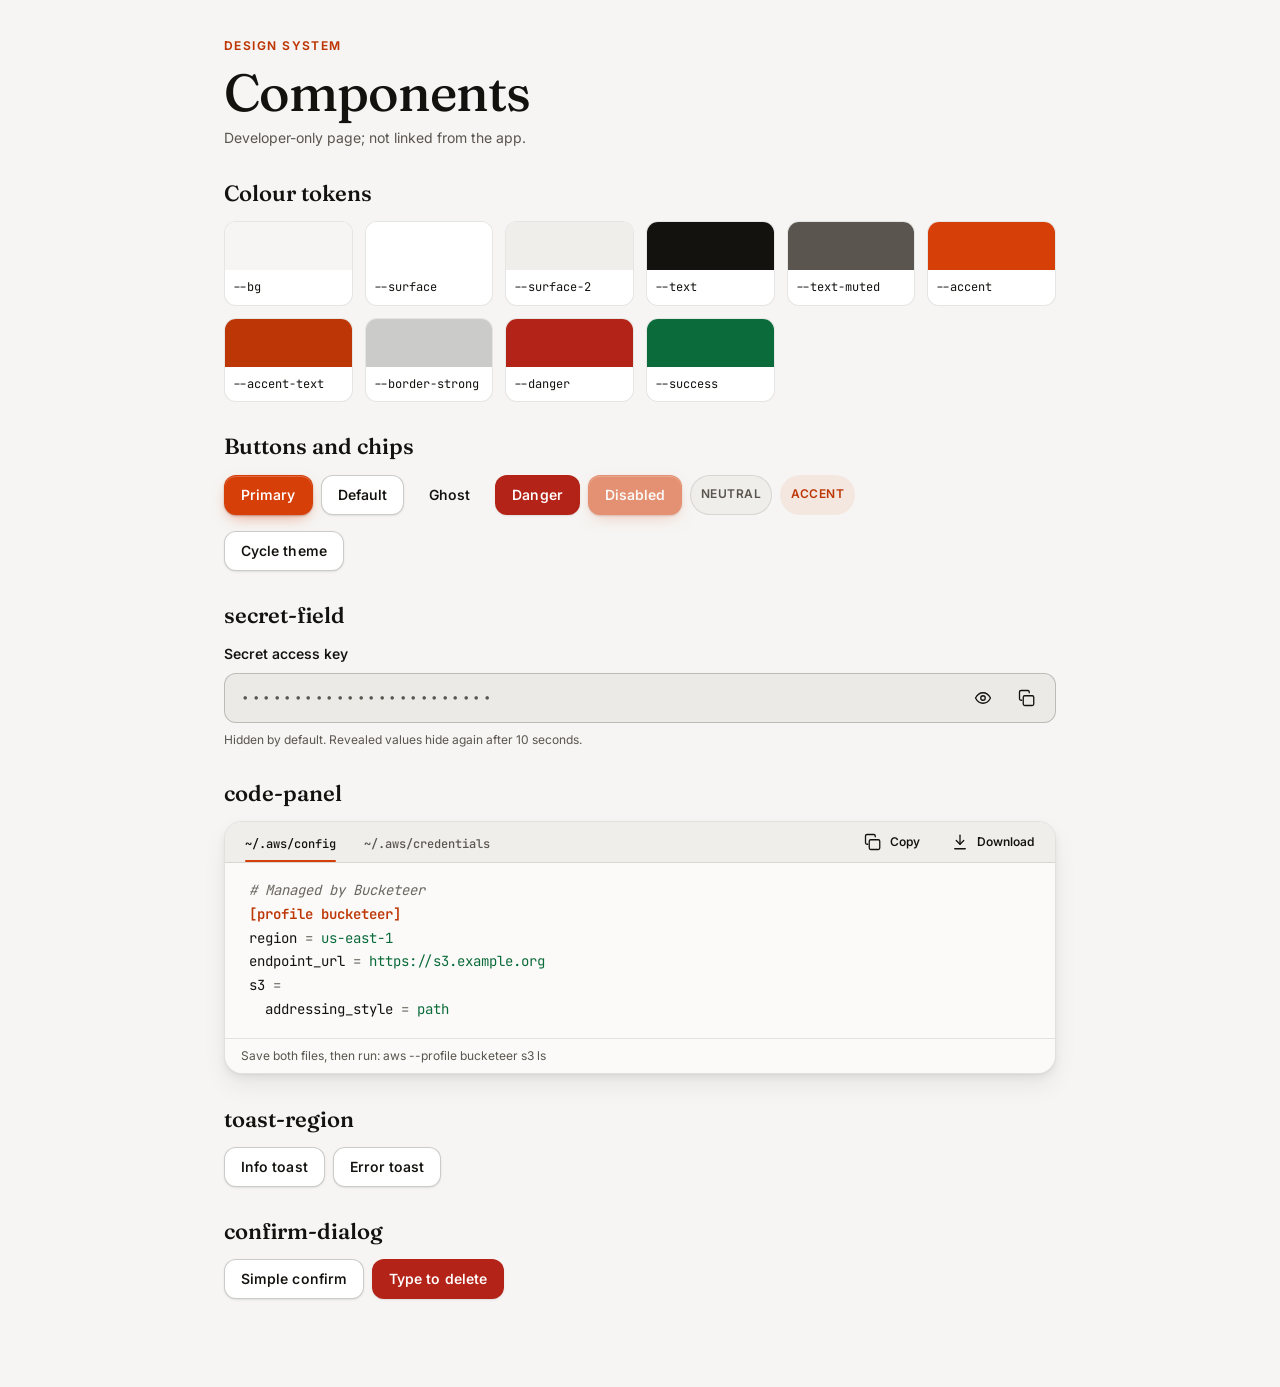
==== static/showcase.html @ 598b2881 "Visual design system: tokens, login and dashboard, components - static/css: design tokens on :root (" ====
<!doctype html>
<html lang="en">
<head>
  <meta charset="utf-8">
  <meta name="viewport" content="width=device-width, initial-scale=1, viewport-fit=cover">
  <title>Bucketeer components</title>
  <meta name="robots" content="noindex">
  <link rel="icon" href="img/mark.svg" type="image/svg+xml">
  <link rel="stylesheet" href="css/tokens.css">
  <link rel="stylesheet" href="css/base.css">
  <link rel="stylesheet" href="css/components.css">
  <link rel="stylesheet" href="css/app.css">
  <script src="js/theme.js"></script>
  <script type="module" src="js/showcase.js"></script>
</head>
<body>
  <main class="sc">
    <header>
      <span class="eyebrow">Design system</span>
      <h1 class="sc-title">Components</h1>
      <p class="panel-note">Developer-only page; not linked from the app.</p>
    </header>

    <section aria-labelledby="s-tokens">
      <h2 id="s-tokens">Colour tokens</h2>
      <div class="swatches" id="swatches"></div>
    </section>

    <section aria-labelledby="s-btn">
      <h2 id="s-btn">Buttons and chips</h2>
      <div class="row">
        <button class="btn btn-primary" type="button">Primary</button>
        <button class="btn" type="button">Default</button>
        <button class="btn btn-ghost" type="button">Ghost</button>
        <button class="btn btn-danger" type="button">Danger</button>
        <button class="btn btn-primary" type="button" disabled>Disabled</button>
        <span class="chip">Neutral</span>
        <span class="chip chip-accent">Accent</span>
      </div>
      <div class="row">
        <button class="btn" type="button" id="toggle-theme">Cycle theme</button>
      </div>
    </section>

    <section aria-labelledby="s-secret">
      <h2 id="s-secret">secret-field</h2>
      <secret-field id="sf-demo" label="Secret access key" ttl="10"></secret-field>
    </section>

    <section aria-labelledby="s-code">
      <h2 id="s-code">code-panel</h2>
      <code-panel id="cp-demo"></code-panel>
    </section>

    <section aria-labelledby="s-toast">
      <h2 id="s-toast">toast-region</h2>
      <div class="row">
        <button class="btn" type="button" id="t-info">Info toast</button>
        <button class="btn" type="button" id="t-err">Error toast</button>
      </div>
    </section>

    <section aria-labelledby="s-dlg">
      <h2 id="s-dlg">confirm-dialog</h2>
      <div class="row">
        <button class="btn" type="button" id="d-simple">Simple confirm</button>
        <button class="btn btn-danger" type="button" id="d-type">Type to delete</button>
      </div>
      <p class="panel-note" id="d-result" role="status"></p>
    </section>
  </main>
</body>
</html>
---- static/css/tokens.css ----
/* Design tokens. Every colour, space, radius, shadow, type size and motion value
   used anywhere in the app comes from here; components never hard-code them.

   Light/dark: colours use light-dark(), driven by `color-scheme`. That follows
   prefers-color-scheme by default, and <html data-theme="light|dark"> forces it
   (set by js/theme.js). */

@font-face {
  font-family: "Inter";
  src: url("../fonts/inter.woff2") format("woff2");
  font-weight: 100 900;
  font-display: swap;
}
@font-face {
  font-family: "JetBrains Mono";
  src: url("../fonts/jbmono.woff2") format("woff2");
  font-weight: 100 800;
  font-display: swap;
}
@font-face {
  font-family: "Fraunces";
  src: url("../fonts/fraunces.woff2") format("woff2");
  font-weight: 100 900;
  font-display: swap;
}

/* Animated glow position on the login stage (progressive enhancement). */
@property --glow-x {
  syntax: "<percentage>";
  inherits: false;
  initial-value: 30%;
}
@property --glow-y {
  syntax: "<percentage>";
  inherits: false;
  initial-value: 20%;
}

:root {
  color-scheme: light dark;

  /* Brand. Beaver Orange #D73F09 is the only accent. White on it is 4.56:1 and
     it is 4.6:1 on pure black. Text-sized orange on the off-white surface uses
     a slightly deeper tone, and on dark surfaces a slightly brighter one. */
  --orange: #d73f09;
  --accent: #d73f09;
  --accent-hover: #bd3706; /* white on it: 5.7:1 */
  --accent-press: #a22f05;
  --on-accent: #ffffff;
  --accent-text: light-dark(#bd3706, #ff7a4d);
  --accent-soft: light-dark(rgb(215 63 9 / 0.08), rgb(255 106 58 / 0.14));
  --accent-ring: light-dark(#d73f09, #ff7a4d);

  /* Neutrals (warm, derived; not any institutional palette). */
  --bg: light-dark(#f6f5f3, #0a0908);
  --surface: light-dark(#ffffff, #141210);
  --surface-2: light-dark(#f0eeeb, #1c1a17);
  --surface-sunken: light-dark(#eceae6, #0f0e0c);
  --text: light-dark(#14120f, #f4f1ed);
  --text-muted: light-dark(#5a554e, #aaa49b);
  --text-faint: light-dark(#6b665f, #8f8980);
  --border: light-dark(rgb(20 18 15 / 0.11), rgb(255 250 240 / 0.11));
  --border-strong: light-dark(rgb(20 18 15 / 0.22), rgb(255 250 240 / 0.24));

  /* Status */
  --danger: light-dark(#b42318, #ff8f85);
  --danger-bg: light-dark(#fef1ef, rgb(255 110 95 / 0.12));
  --danger-solid: #b42318;
  --on-danger: #ffffff;
  --danger-press: #9a1d13;
  --knob: #ffffff;
  --avatar-from: #e8541f;
  --avatar-to: #b53307;
  --on-avatar: #ffffff;
  --success: light-dark(#0b6b3a, #5fd897);
  --success-bg: light-dark(#eaf7ef, rgb(95 216 151 / 0.12));

  /* Code panel */
  --code-bg: light-dark(#fbfaf8, #0d0c0a);
  --code-text: light-dark(#26231f, #e8e4de);
  --syn-comment: light-dark(#6b665f, #8f8980);
  --syn-section: light-dark(#bd3706, #ff8a5e);
  --syn-key: light-dark(#14120f, #f4f1ed);
  --syn-value: light-dark(#0b6b3a, #7fdcaa);
  --syn-punct: light-dark(#6b665f, #8f8980);

  /* Login stage is always dark. */
  --stage: #070605;
  --stage-text: #f4f1ed;
  --stage-muted: #aaa49b;

  /* Type */
  --font-sans: "Inter", ui-sans-serif, system-ui, -apple-system, "Segoe UI", Roboto, sans-serif;
  --font-display: "Fraunces", ui-serif, Georgia, "Times New Roman", serif;
  --font-mono: "JetBrains Mono", ui-monospace, "SF Mono", Menlo, Consolas, monospace;
  --fs-xs: 0.75rem;
  --fs-sm: 0.875rem;
  --fs-md: 1rem;
  --fs-lg: 1.125rem;
  --fs-xl: 1.375rem;
  --fs-2xl: clamp(1.625rem, 1.3rem + 1.2vw, 2.25rem);
  --fs-3xl: clamp(2rem, 1.5rem + 2.2vw, 3.25rem);
  --lh-tight: 1.15;
  --lh-body: 1.55;

  /* Space (4px base), radii */
  --sp-1: 0.25rem;
  --sp-2: 0.5rem;
  --sp-3: 0.75rem;
  --sp-4: 1rem;
  --sp-5: 1.5rem;
  --sp-6: 2rem;
  --sp-7: 3rem;
  --sp-8: 4.5rem;
  --gutter: 1rem;
  --r-sm: 0.5rem;
  --r-md: 0.75rem;
  --r-lg: 1.125rem;
  --r-xl: 1.5rem;
  --r-pill: 999px;
  --header-h: 4rem;
  --content-w: 72rem;

  /* Layered soft shadows */
  --sh-1: 0 1px 1px rgb(20 12 5 / 0.04), 0 1px 3px rgb(20 12 5 / 0.06);
  --sh-2: 0 1px 2px rgb(20 12 5 / 0.04), 0 4px 8px rgb(20 12 5 / 0.05),
    0 12px 24px rgb(20 12 5 / 0.06);
  --sh-3: 0 2px 4px rgb(20 12 5 / 0.04), 0 8px 16px rgb(20 12 5 / 0.07),
    0 24px 48px rgb(20 12 5 / 0.12);
  --sh-inset: inset 0 1px 0 rgb(255 255 255 / 0.5);

  /* Motion */
  --dur-fast: 120ms;
  --dur: 220ms;
  --dur-slow: 480ms;
  --ease-out: cubic-bezier(0.2, 0.8, 0.2, 1);
  --ease-in-out: cubic-bezier(0.65, 0, 0.35, 1);
  --ease-spring: cubic-bezier(0.34, 1.4, 0.64, 1);
}

:root[data-theme="light"] {
  color-scheme: light;
}
:root[data-theme="dark"] {
  color-scheme: dark;
}

@media (prefers-color-scheme: dark) {
  :root:not([data-theme="light"]) {
    --sh-1: 0 1px 1px rgb(0 0 0 / 0.4), 0 1px 3px rgb(0 0 0 / 0.5);
    --sh-2: 0 1px 2px rgb(0 0 0 / 0.4), 0 6px 12px rgb(0 0 0 / 0.45),
      0 16px 32px rgb(0 0 0 / 0.4);
    --sh-3: 0 2px 4px rgb(0 0 0 / 0.4), 0 12px 24px rgb(0 0 0 / 0.5),
      0 32px 64px rgb(0 0 0 / 0.55);
    --sh-inset: inset 0 1px 0 rgb(255 255 255 / 0.05);
  }
}
:root[data-theme="dark"] {
  --sh-1: 0 1px 1px rgb(0 0 0 / 0.4), 0 1px 3px rgb(0 0 0 / 0.5);
  --sh-2: 0 1px 2px rgb(0 0 0 / 0.4), 0 6px 12px rgb(0 0 0 / 0.45), 0 16px 32px rgb(0 0 0 / 0.4);
  --sh-3: 0 2px 4px rgb(0 0 0 / 0.4), 0 12px 24px rgb(0 0 0 / 0.5), 0 32px 64px rgb(0 0 0 / 0.55);
  --sh-inset: inset 0 1px 0 rgb(255 255 255 / 0.05);
}

@media (min-width: 40em) {
  :root {
    --gutter: 1.5rem;
  }
}
@media (min-width: 64em) {
  :root {
    --gutter: 2rem;
  }
}

@media (prefers-reduced-motion: reduce) {
  :root {
    --dur-fast: 0.01ms;
    --dur: 0.01ms;
    --dur-slow: 0.01ms;
  }
}
---- static/css/base.css ----
/* Reset, typography, focus, shared primitives (buttons, fields, cards, chips). */

*,
*::before,
*::after {
  box-sizing: border-box;
}
html {
  -webkit-text-size-adjust: 100%;
  text-size-adjust: 100%;
  background: var(--bg);
}
body {
  margin: 0;
  min-height: 100dvh;
  background: var(--bg);
  color: var(--text);
  font: 400 var(--fs-md) / var(--lh-body) var(--font-sans);
  font-feature-settings: "cv11", "ss03";
  -webkit-font-smoothing: antialiased;
  overflow-wrap: break-word;
}
h1, h2, h3, p { margin: 0; }
h1, h2, h3 { line-height: var(--lh-tight); text-wrap: balance; }
p { text-wrap: pretty; }
a { color: var(--accent-text); text-underline-offset: 0.2em; }
button, input, select, textarea { font: inherit; color: inherit; }
[hidden] { display: none !important; }
code, kbd, samp { font-family: var(--font-mono); font-size: 0.92em; }
::selection { background: var(--accent); color: var(--on-accent); }

:focus-visible {
  outline: 2px solid var(--accent-ring);
  outline-offset: 2px;
  border-radius: var(--r-sm);
}

.visually-hidden {
  position: absolute !important;
  width: 1px; height: 1px;
  overflow: hidden;
  clip-path: inset(50%);
  white-space: nowrap;
}

.skip-link {
  position: fixed; top: var(--sp-2); left: var(--sp-2); z-index: 100;
  padding: var(--sp-2) var(--sp-4);
  background: var(--accent); color: var(--on-accent);
  border-radius: var(--r-sm);
  translate: 0 -200%;
}
.skip-link:focus { translate: 0 0; }

/* Buttons */
.btn {
  --_bg: var(--surface);
  --_fg: var(--text);
  --_bd: var(--border-strong);
  display: inline-flex; align-items: center; justify-content: center; gap: var(--sp-2);
  min-height: 2.5rem;
  padding: 0 var(--sp-4);
  border: 1px solid var(--_bd);
  border-radius: var(--r-md);
  background: var(--_bg);
  color: var(--_fg);
  font-size: var(--fs-sm); font-weight: 560; letter-spacing: 0.005em;
  cursor: pointer;
  box-shadow: var(--sh-1);
  transition: background-color var(--dur-fast), border-color var(--dur-fast),
    transform var(--dur-fast) var(--ease-out), box-shadow var(--dur);
  -webkit-tap-highlight-color: transparent;
}
.btn:hover { --_bg: var(--surface-2); }
.btn:active { transform: translateY(1px) scale(0.99); box-shadow: none; }
.btn[disabled], .btn[aria-disabled="true"] { opacity: 0.55; cursor: not-allowed; transform: none; }
.btn-primary {
  --_bg: var(--accent); --_fg: var(--on-accent); --_bd: transparent;
  background-image: linear-gradient(180deg, rgb(255 255 255 / 0.16), rgb(255 255 255 0) 60%);
  box-shadow: 0 1px 2px rgb(120 30 0 / 0.35), 0 6px 16px -6px rgb(215 63 9 / 0.55),
    inset 0 1px 0 rgb(255 255 255 / 0.22);
}
.btn-primary:hover { --_bg: var(--accent-hover); }
.btn-primary:active { --_bg: var(--accent-press); }
.btn-danger { --_bg: var(--danger-solid); --_fg: var(--on-danger); --_bd: transparent; }
.btn-danger:hover { --_bg: var(--danger-press); }
.btn-ghost { --_bg: transparent; --_bd: transparent; box-shadow: none; }
.btn-ghost:hover { --_bg: var(--surface-2); }
.btn-icon { width: 2.5rem; padding: 0; }
.btn-lg { min-height: 3rem; font-size: var(--fs-md); border-radius: var(--r-md); }
.btn svg, .icon { width: 1.125rem; height: 1.125rem; flex: none; fill: none; stroke: currentColor;
  stroke-width: 1.75; stroke-linecap: round; stroke-linejoin: round; }

.spinner {
  width: 1.1em; height: 1.1em; border-radius: 50%;
  border: 2px solid currentColor; border-right-color: transparent;
  animation: spin 700ms linear infinite;
}
@keyframes spin { to { rotate: 360deg; } }

/* Fields */
.field { display: grid; gap: var(--sp-2); }
.field > label, .label { font-size: var(--fs-sm); font-weight: 560; color: var(--text); }
.input {
  width: 100%; min-height: 3rem; padding: 0 var(--sp-4);
  border: 1px solid var(--border-strong); border-radius: var(--r-md);
  background: var(--surface); color: var(--text);
  box-shadow: inset 0 1px 2px rgb(0 0 0 / 0.04);
  transition: border-color var(--dur-fast), box-shadow var(--dur);
}
.input::placeholder { color: var(--text-faint); }
.input:hover { border-color: var(--text-faint); }
.input:focus-visible {
  outline: none; border-color: var(--accent-ring);
  box-shadow: 0 0 0 3px var(--accent-soft), 0 0 0 1px var(--accent-ring);
}
.input[aria-invalid="true"] { border-color: var(--danger); }

/* Cards, chips */
.card {
  background: var(--surface);
  border: 1px solid var(--border);
  border-radius: var(--r-lg);
  box-shadow: var(--sh-2), var(--sh-inset);
}
.chip {
  display: inline-flex; align-items: center; gap: var(--sp-2);
  padding: 0.2rem 0.6rem; border-radius: var(--r-pill);
  font-size: var(--fs-xs); font-weight: 600; letter-spacing: 0.04em; text-transform: uppercase;
  background: var(--surface-2); color: var(--text-muted);
  border: 1px solid var(--border);
}
.chip-accent { background: var(--accent-soft); color: var(--accent-text); border-color: transparent; }
.chip .dot { width: 0.4rem; height: 0.4rem; border-radius: 50%; background: currentColor; }

@media (prefers-reduced-motion: reduce) {
  *, *::before, *::after {
    animation-duration: 0.01ms !important;
    animation-iteration-count: 1 !important;
    animation-delay: 0s !important;
    transition-duration: 0.01ms !important;
    scroll-behavior: auto !important;
  }
  .spinner { animation: none; border-right-color: currentColor; opacity: 0.6; }
}
@media (forced-colors: active) {
  .btn-primary { border-color: ButtonText; }
}
---- static/css/components.css ----
/* Web components. They render into the light DOM (no Shadow DOM) so that the
   global design tokens, focus styles and light/dark switching apply with no
   plumbing; their class names are prefixed to avoid collisions. */

/* ---- secret-field --------------------------------------------------------- */
secret-field { display: block; }
.sf { display: grid; gap: var(--sp-2); }
.sf-row {
  position: relative; overflow: hidden;
  display: flex; align-items: center; gap: var(--sp-1);
  min-height: 3rem; padding: 0 var(--sp-2) 0 var(--sp-4);
  border: 1px solid var(--border-strong); border-radius: var(--r-md);
  background: var(--surface-sunken);
}
.sf-value {
  flex: 1; min-width: 0; overflow-x: auto; white-space: nowrap; scrollbar-width: none;
  font: 500 var(--fs-sm) / 3rem var(--font-mono);
  user-select: all;
}
.sf-value::-webkit-scrollbar { display: none; }
.sf[data-revealed="false"] .sf-value { letter-spacing: 0.18em; color: var(--text-muted); user-select: none; }
.sf-btn { position: relative; }
.sf-btn[data-done="true"] { color: var(--accent-text); }
.sf-timer {
  position: absolute; inset: auto 0 0 0; height: 2px; background: var(--accent);
  transform-origin: left; transform: scaleX(0);
}
.sf[data-revealed="true"] .sf-timer {
  animation: sf-drain var(--sf-ttl, 15s) linear forwards;
}
@keyframes sf-drain { from { transform: scaleX(1); } to { transform: scaleX(0); } }
.sf-hint { font-size: var(--fs-xs); color: var(--text-muted); }

/* ---- code-panel ------------------------------------------------------------ */
code-panel { display: block; container-type: inline-size; }
.cp {
  border: 1px solid var(--border); border-radius: var(--r-lg);
  background: var(--code-bg); overflow: hidden; box-shadow: var(--sh-2);
}
.cp-bar {
  display: flex; align-items: center; justify-content: space-between; gap: var(--sp-2);
  padding: 0 var(--sp-2) 0 var(--sp-2);
  background: var(--surface-2); border-bottom: 1px solid var(--border);
}
.cp-tabs { display: flex; gap: var(--sp-1); overflow-x: auto; scrollbar-width: none; padding-top: var(--sp-2); }
.cp-tab {
  position: relative; padding: var(--sp-2) var(--sp-3) var(--sp-3);
  border: 0; background: none; cursor: pointer; white-space: nowrap;
  font: 500 var(--fs-xs) / 1 var(--font-mono); color: var(--text-muted);
  border-radius: var(--r-sm) var(--r-sm) 0 0;
  transition: color var(--dur-fast);
}
.cp-tab:hover { color: var(--text); }
.cp-tab[aria-selected="true"] { color: var(--text); }
.cp-tab::after {
  content: ""; position: absolute; inset: auto var(--sp-3) 0; height: 2px; border-radius: 2px;
  background: var(--accent); transform: scaleX(0); transition: transform var(--dur) var(--ease-out);
}
.cp-tab[aria-selected="true"]::after { transform: scaleX(1); }
.cp-actions { display: flex; gap: var(--sp-1); padding: var(--sp-1) 0; }
.cp-actions .btn { min-height: 2rem; padding: 0 var(--sp-3); font-size: var(--fs-xs); }
.cp-actions .btn[data-done="true"] { color: var(--accent-text); }
.cp-body { margin: 0; padding: var(--sp-4) var(--sp-5); overflow-x: auto; tab-size: 2;
  font: 400 var(--fs-sm) / 1.7 var(--font-mono); color: var(--code-text); }
.cp-body code { font: inherit; }
.cp-hint { padding: var(--sp-2) var(--sp-4); border-top: 1px solid var(--border);
  font-size: var(--fs-xs); color: var(--text-muted); }
@container (max-width: 30rem) {
  .cp-actions .btn .cp-label { display: none; }
  .cp-actions .btn { width: 2rem; padding: 0; }
  .cp-body { padding-inline: var(--sp-4); }
}
.syn-comment { color: var(--syn-comment); font-style: italic; }
.syn-section { color: var(--syn-section); font-weight: 600; }
.syn-key { color: var(--syn-key); }
.syn-punct { color: var(--syn-punct); }
.syn-value { color: var(--syn-value); }

/* ---- toast-region ----------------------------------------------------------- */
toast-region {
  position: fixed; z-index: 90; inset: auto var(--gutter) var(--sp-5) var(--gutter);
  display: grid; justify-items: center; gap: var(--sp-2); pointer-events: none;
}
@media (min-width: 40em) {
  toast-region { inset: auto var(--sp-5) var(--sp-5) auto; justify-items: end; }
}
.toast {
  pointer-events: auto; display: flex; align-items: center; gap: var(--sp-3);
  max-width: min(26rem, 100%); padding: var(--sp-3) var(--sp-3) var(--sp-3) var(--sp-4);
  border-radius: var(--r-md); border: 1px solid var(--border);
  background: var(--text); color: var(--bg); box-shadow: var(--sh-3);
  font-size: var(--fs-sm);
  animation: toast-in var(--dur-slow) var(--ease-spring) both;
}
.toast[data-leaving="true"] { animation: toast-out var(--dur) var(--ease-in-out) forwards; }
.toast-icon { width: 1.25rem; height: 1.25rem; flex: none; stroke: var(--accent-ring); fill: none;
  stroke-width: 2; stroke-linecap: round; stroke-linejoin: round; }
.toast[data-kind="error"] .toast-icon { stroke: var(--danger-solid); }
.toast-msg { flex: 1; }
.toast .btn { min-height: 1.75rem; width: 1.75rem; color: inherit; --_bg: transparent; }
.toast .btn:hover { --_bg: rgb(128 128 128 / 0.25); }
@keyframes toast-in { from { opacity: 0; translate: 0 0.75rem; scale: 0.96; } }
@keyframes toast-out { to { opacity: 0; translate: 0 0.5rem; scale: 0.98; } }

/* ---- confirm-dialog --------------------------------------------------------- */
confirm-dialog { display: contents; }
.cd {
  width: min(28rem, calc(100vw - 2 * var(--gutter))); padding: 0;
  border: 1px solid var(--border); border-radius: var(--r-xl);
  background: var(--surface); color: var(--text); box-shadow: var(--sh-3);
}
.cd::backdrop { background: rgb(8 6 4 / 0.55); backdrop-filter: blur(3px); }
.cd[open] { animation: cd-in var(--dur-slow) var(--ease-spring); }
.cd[open]::backdrop { animation: cd-fade var(--dur) ease-out; }
@keyframes cd-in { from { opacity: 0; translate: 0 1rem; scale: 0.96; } }
@keyframes cd-fade { from { opacity: 0; } }
.cd form { display: grid; gap: var(--sp-4); padding: var(--sp-5); }
.cd h2 { font-size: var(--fs-xl); font-family: var(--font-display); font-weight: 560; }
.cd-msg { color: var(--text-muted); font-size: var(--fs-sm); }
.cd-msg strong { color: var(--text); font-family: var(--font-mono); font-weight: 600; }
.cd-actions { display: flex; justify-content: flex-end; gap: var(--sp-2); flex-wrap: wrap; }
.cd[data-danger="true"] h2::before {
  content: ""; display: block; width: 2rem; height: 3px; margin-bottom: var(--sp-3);
  border-radius: 3px; background: var(--danger-solid);
}
---- static/css/app.css ----
/* Dashboard shell. */

.shell { min-height: 100dvh; display: grid; grid-template-rows: auto 1fr auto; }
.hdr {
  position: sticky; top: 0; z-index: 20;
  background: color-mix(in srgb, var(--bg) 82%, transparent);
  backdrop-filter: saturate(1.6) blur(14px);
  border-bottom: 1px solid var(--border);
}
.hdr-in {
  max-width: var(--content-w); margin-inline: auto; height: var(--header-h);
  padding-inline: var(--gutter); display: flex; align-items: center; gap: var(--sp-3);
}
.hdr .brand { margin-right: auto; text-decoration: none; color: var(--text); }
.hdr .brand img { width: 1.875rem; height: 1.875rem; border-radius: 0.5rem; box-shadow: none; }
.hdr .brand-name { font-size: var(--fs-lg); color: var(--text); }

/* Advanced switch */
.switch {
  display: inline-flex; align-items: center; gap: var(--sp-2); cursor: pointer;
  min-height: 2.5rem; padding: 0 var(--sp-2); border: 0; background: none; border-radius: var(--r-pill);
  font-size: var(--fs-sm); font-weight: 520; color: var(--text-muted);
}
.switch:hover { color: var(--text); }
.switch-track {
  position: relative; width: 2.25rem; height: 1.25rem; border-radius: var(--r-pill);
  background: var(--border-strong); transition: background-color var(--dur);
}
.switch-track::after {
  content: ""; position: absolute; top: 0.125rem; left: 0.125rem; width: 1rem; height: 1rem;
  border-radius: 50%; background: var(--knob); box-shadow: var(--sh-1);
  transition: translate var(--dur) var(--ease-spring);
}
.switch[aria-checked="true"] { color: var(--text); }
.switch[aria-checked="true"] .switch-track { background: var(--accent); }
.switch[aria-checked="true"] .switch-track::after { translate: 1rem 0; }
@media (max-width: 34em) { .switch-label { display: none; } }

/* User menu */
.user { position: relative; }
.user-btn {
  display: inline-flex; align-items: center; gap: var(--sp-2); min-height: 2.5rem;
  padding: 0.25rem 0.75rem 0.25rem 0.25rem; border-radius: var(--r-pill);
  border: 1px solid var(--border); background: var(--surface); cursor: pointer; box-shadow: var(--sh-1);
  transition: border-color var(--dur-fast), background-color var(--dur-fast);
}
.user-btn:hover { border-color: var(--border-strong); }
.avatar {
  display: grid; place-items: center; width: 2rem; height: 2rem; border-radius: 50%;
  background: linear-gradient(145deg, var(--avatar-from), var(--avatar-to)); color: var(--on-avatar);
  font-size: var(--fs-xs); font-weight: 650; letter-spacing: 0.02em;
}
.user-name { font-size: var(--fs-sm); font-weight: 560; max-width: 10rem; overflow: hidden;
  text-overflow: ellipsis; white-space: nowrap; }
@media (max-width: 34em) { .user-name { display: none; } .user-btn { padding-right: 0.25rem; } }
.menu {
  position: fixed; inset: calc(var(--header-h) - 0.5rem) var(--gutter) auto auto; margin: 0;
  width: min(17rem, calc(100vw - 2 * var(--gutter))); padding: var(--sp-2);
  border: 1px solid var(--border); border-radius: var(--r-lg); background: var(--surface);
  color: var(--text); box-shadow: var(--sh-3);
}
.menu[popover]:popover-open { animation: menu-in var(--dur) var(--ease-out); }
@keyframes menu-in { from { opacity: 0; translate: 0 -0.4rem; scale: 0.97; } }
.menu-who { padding: var(--sp-3); display: grid; gap: 2px; border-bottom: 1px solid var(--border);
  margin-bottom: var(--sp-2); }
.menu-who b { font-weight: 600; } .menu-who span { font-size: var(--fs-sm); color: var(--text-muted);
  overflow: hidden; text-overflow: ellipsis; }
.menu .btn { width: 100%; justify-content: flex-start; }

/* Main */
.main { width: 100%; max-width: var(--content-w); margin-inline: auto;
  padding: var(--sp-6) var(--gutter) var(--sp-8); display: grid; gap: var(--sp-6); align-content: start; }
.hero { display: grid; gap: var(--sp-3); padding-top: var(--sp-4); }
.eyebrow { font-size: var(--fs-xs); font-weight: 650; letter-spacing: 0.12em; text-transform: uppercase;
  color: var(--accent-text); }
.hero h1 { font: 480 var(--fs-3xl) / 1.05 var(--font-display); letter-spacing: -0.02em;
  font-variation-settings: "opsz" 120; }
.hero p { color: var(--text-muted); max-width: 40rem; }
.hero .adv-note { display: none; }
[data-advanced="true"] .hero .adv-note { display: inline-flex; width: fit-content; }

.grid { display: grid; gap: var(--sp-5); grid-template-columns: 1fr; }
@media (min-width: 60em) { .grid { grid-template-columns: minmax(0, 5fr) minmax(0, 7fr); } }
.panel { container-type: inline-size; padding: var(--sp-5); display: grid; gap: var(--sp-5); align-content: start;
  animation: rise var(--dur-slow) var(--ease-out) both; }
.panel:nth-child(2) { animation-delay: 80ms; }
.panel-head { display: flex; align-items: center; justify-content: space-between; gap: var(--sp-3); flex-wrap: wrap; }
.panel-head h2 { font: 560 var(--fs-xl) / 1.1 var(--font-display); letter-spacing: -0.01em; }
.panel-note { color: var(--text-muted); font-size: var(--fs-sm); max-width: 34rem; }
.panel .adv-only { display: none; font-size: var(--fs-sm); color: var(--text-muted);
  padding: var(--sp-3) var(--sp-4); border: 1px dashed var(--border-strong); border-radius: var(--r-md); }
[data-advanced="true"] .panel .adv-only { display: block; }

/* Skeletons */
.skel { display: grid; gap: var(--sp-3); }
.skel-row { display: grid; grid-template-columns: 2.25rem 1fr auto; gap: var(--sp-3); align-items: center; }
.skel-line, .skel-dot, .skel-pill, .skel-field {
  background: linear-gradient(100deg, var(--surface-2) 30%, var(--border) 50%, var(--surface-2) 70%);
  background-size: 250% 100%; animation: shimmer 2.2s linear infinite; border-radius: var(--r-sm);
}
.skel-line { height: 0.75rem; } .skel-line.w60 { width: 60%; } .skel-line.w40 { width: 40%; }
.skel-dot { width: 2.25rem; height: 2.25rem; border-radius: var(--r-md); }
.skel-pill { width: 3.5rem; height: 1.5rem; border-radius: var(--r-pill); }
.skel-field { height: 3rem; border-radius: var(--r-md); }
@keyframes shimmer { from { background-position: 100% 0; } to { background-position: -100% 0; } }
.skel-stack { display: grid; gap: var(--sp-2); }

.foot { padding: var(--sp-5) var(--gutter); text-align: center; color: var(--text-faint); font-size: var(--fs-xs); }

/* View transitions (progressive enhancement) */
@view-transition { navigation: auto; }
::view-transition-old(root), ::view-transition-new(root) { animation-duration: 260ms; }
@media (prefers-reduced-motion: reduce) {
  ::view-transition-group(*), ::view-transition-old(*), ::view-transition-new(*) { animation: none !important; }
}

/* Showcase page */
.sc { max-width: 56rem; margin-inline: auto; padding: var(--sp-6) var(--gutter) var(--sp-8); display: grid; gap: var(--sp-6); }
.sc section { display: grid; gap: var(--sp-4); }
.sc h2 { font: 560 var(--fs-xl) / 1.1 var(--font-display); }
.sc .row { display: flex; flex-wrap: wrap; gap: var(--sp-2); }
.swatches { display: grid; grid-template-columns: repeat(auto-fill, minmax(8rem, 1fr)); gap: var(--sp-3); }
.swatch { border: 1px solid var(--border); border-radius: var(--r-md); overflow: hidden; font-size: var(--fs-xs); background: var(--surface); }
.swatch i { display: block; height: 3rem; }
.swatch span { display: block; padding: var(--sp-2); font-family: var(--font-mono); }
.sc-title { font: 480 var(--fs-3xl) / 1.05 var(--font-display); letter-spacing: -0.02em; margin: var(--sp-2) 0; }
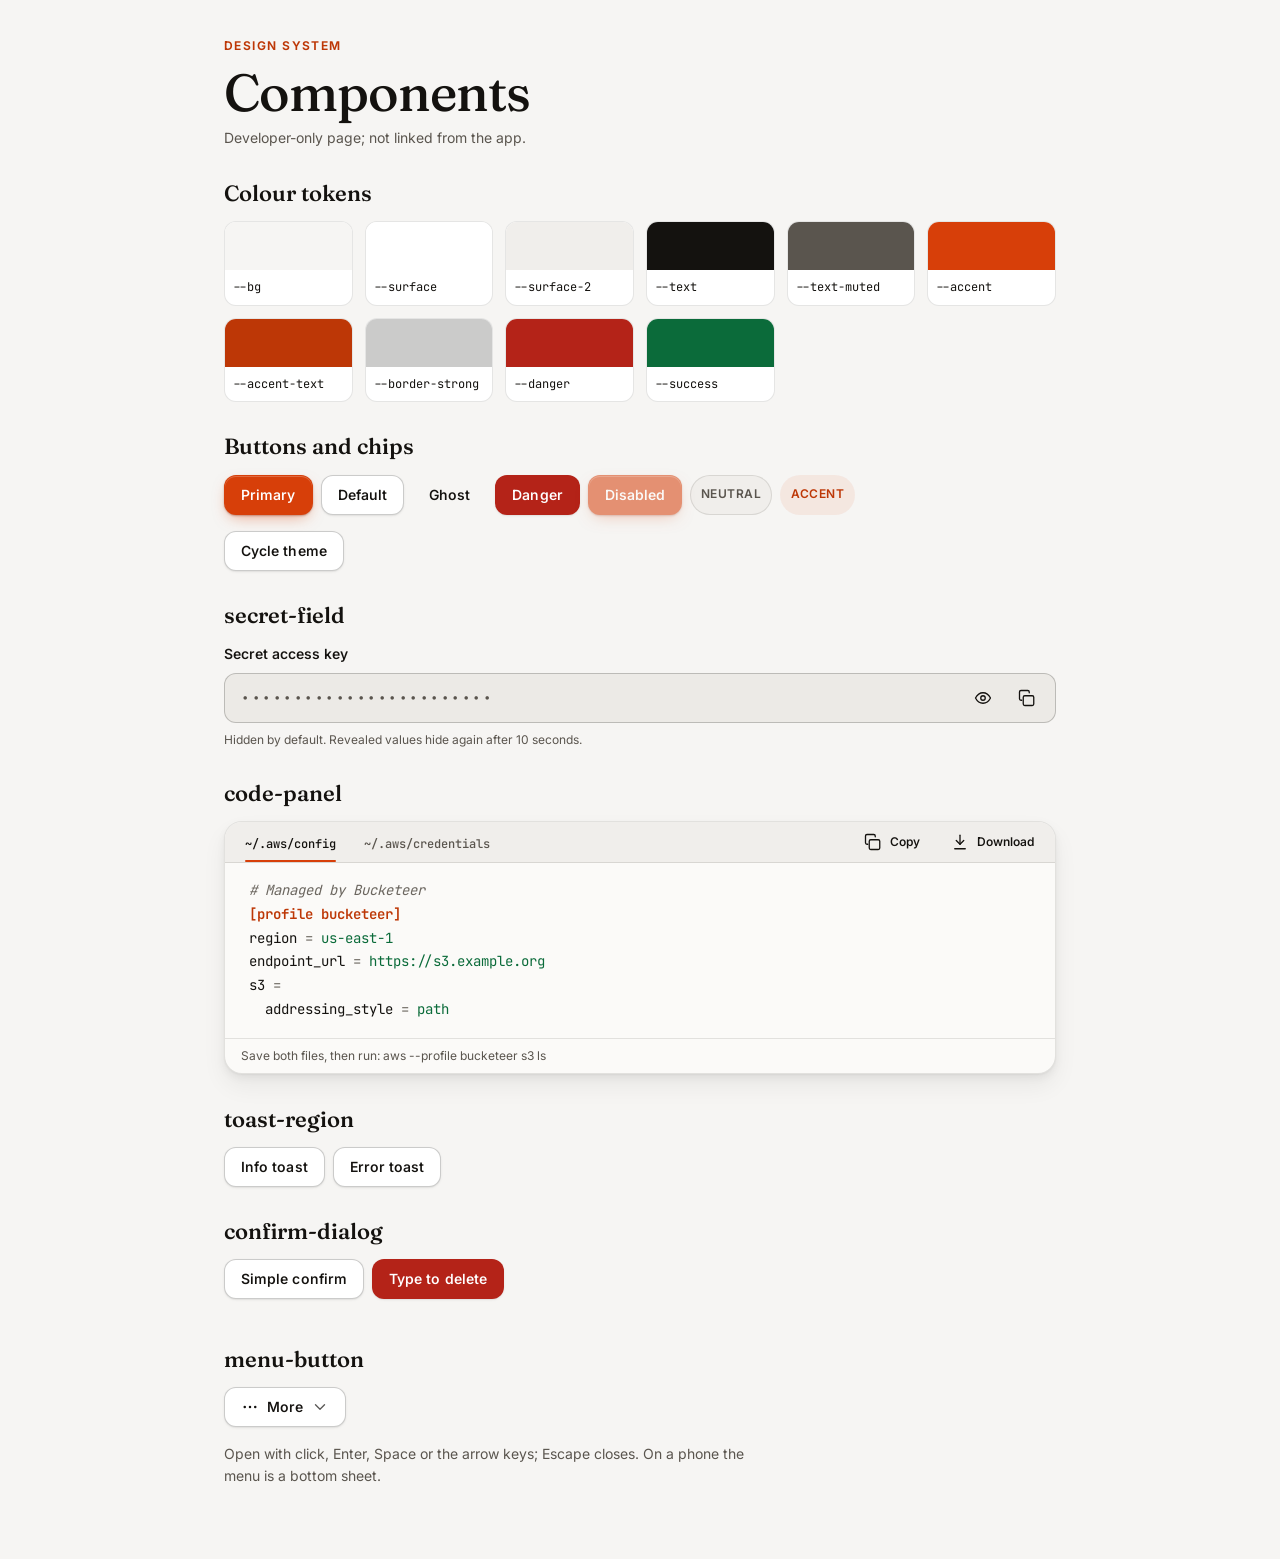
==== commit af1cdac9: "Bucket row polish: More menu with a reusable menu-button component - static/js/components/menu-butto" ====
--- a/static/showcase.html
+++ b/static/showcase.html
@@ -68,6 +68,14 @@
       </div>
       <p class="panel-note" id="d-result" role="status"></p>
     </section>
+
+    <section aria-labelledby="s-menu">
+      <h2 id="s-menu">menu-button</h2>
+      <div class="row">
+        <menu-button id="mb-demo"></menu-button>
+      </div>
+      <p class="panel-note" id="mb-result" role="status">Open with click, Enter, Space or the arrow keys; Escape closes. On a phone the menu is a bottom sheet.</p>
+    </section>
   </main>
 </body>
 </html>
--- a/static/css/components.css
+++ b/static/css/components.css
@@ -42,7 +42,7 @@
   padding: 0 var(--sp-2) 0 var(--sp-2);
   background: var(--surface-2); border-bottom: 1px solid var(--border);
 }
-.cp-tabs { display: flex; gap: var(--sp-1); overflow-x: auto; scrollbar-width: none; padding-top: var(--sp-2); }
+.cp-tabs { display: flex; flex: 1; min-width: 0; gap: var(--sp-1); overflow-x: auto; scrollbar-width: none; padding-top: var(--sp-2); }
 .cp-tab {
   position: relative; padding: var(--sp-2) var(--sp-3) var(--sp-3);
   border: 0; background: none; cursor: pointer; white-space: nowrap;
@@ -69,6 +69,13 @@
   .cp-actions .btn .cp-label { display: none; }
   .cp-actions .btn { width: 2rem; padding: 0; }
   .cp-body { padding-inline: var(--sp-4); }
+  .cp-tab { padding-inline: var(--sp-2); }
+}
+@container (max-width: 24rem) {
+  .cp-bar { flex-wrap: wrap; }
+  .cp-tabs { flex-basis: 100%; }
+  .cp-actions { margin-left: auto; }
+  .cp-tab::after { inset-inline: var(--sp-2); }
 }
 .syn-comment { color: var(--syn-comment); font-style: italic; }
 .syn-section { color: var(--syn-section); font-weight: 600; }
@@ -123,3 +130,59 @@
   content: ""; display: block; width: 2rem; height: 3px; margin-bottom: var(--sp-3);
   border-radius: 3px; background: var(--danger-solid);
 }
+
+/* Names in dialogs: no awkward breaks at hyphens; very long names wrap anywhere. */
+.nm { white-space: nowrap; }
+.nm-long { white-space: normal; overflow-wrap: anywhere; }
+
+/* menu-button: trigger plus action menu (popover, bottom sheet on phones) */
+menu-button { display: inline-block; position: relative; }
+.mb-caret { width: 0.85rem; height: 0.85rem; opacity: 0.7; transition: transform var(--dur-fast) var(--ease-out); }
+menu-button[data-open="true"] .mb-caret { transform: rotate(180deg); }
+.mb-menu {
+  position: fixed; inset: auto; margin: 0; z-index: 60; min-width: 15rem; max-width: min(22rem, calc(100vw - 1rem));
+  overflow-y: auto; overscroll-behavior: contain; padding: var(--sp-1);
+  background: var(--surface); color: var(--text); border: 1px solid var(--border-strong);
+  border-radius: var(--r-md); box-shadow: var(--sh-3); text-align: left;
+}
+.mb-menu[hidden] { display: none; }
+.mb-menu:focus { outline: none; }
+@media (prefers-reduced-motion: no-preference) {
+  .mb-menu:not([hidden]) { animation: mb-in var(--dur) var(--ease-out); transform-origin: top right; }
+  .mb-menu[data-up="true"] { transform-origin: bottom right; }
+  .mb-menu[data-sheet="true"]:not([hidden]) { animation: mb-sheet var(--dur) var(--ease-out); }
+}
+@keyframes mb-in { from { opacity: 0; transform: translateY(-4px) scale(0.97); } }
+@keyframes mb-sheet { from { opacity: 0; transform: translateY(1.5rem); } }
+.mb-item {
+  all: unset; box-sizing: border-box; display: flex; align-items: center; gap: var(--sp-3); width: 100%;
+  min-height: 2.5rem; padding: var(--sp-2) var(--sp-3); border-radius: var(--r-sm);
+  font: inherit; font-size: var(--fs-sm); font-weight: 550; color: var(--text); cursor: pointer;
+}
+.mb-item:hover, .mb-item:focus-visible { background: var(--accent-soft); }
+.mb-item:focus-visible { outline: 2px solid var(--accent); outline-offset: -2px; }
+.mb-item .mb-ic { flex: none; width: 1.1rem; height: 1.1rem; color: var(--text-muted); }
+.mb-text { display: grid; gap: 1px; min-width: 0; flex: 1 1 auto; }
+.mb-hint { font-size: var(--fs-xs); font-weight: 450; color: var(--text-muted); }
+.mb-badge {
+  flex: none; min-width: 1.4rem; padding: 0 0.4rem; border-radius: var(--r-pill); text-align: center;
+  font-size: var(--fs-xs); font-weight: 650; font-variant-numeric: tabular-nums; line-height: 1.4rem;
+  background: var(--surface-2); color: var(--text); border: 1px solid var(--border);
+}
+.mb-item[aria-disabled="true"] { cursor: not-allowed; }
+.mb-item[aria-disabled="true"] .mb-name, .mb-item[aria-disabled="true"] .mb-ic { opacity: 0.55; }
+.mb-item[aria-disabled="true"]:hover { background: none; }
+.mb-item[data-danger="true"], .mb-item[data-danger="true"] .mb-ic { color: var(--danger); }
+.mb-item[data-danger="true"]:hover, .mb-item[data-danger="true"]:focus-visible { background: var(--danger-bg); }
+.mb-sep { height: 1px; margin: var(--sp-1) var(--sp-2); background: var(--border); }
+@media (max-width: 34em) {
+  .mb-menu[data-sheet="true"] {
+    left: 0; right: 0; bottom: 0; top: auto; width: 100%; max-width: none; max-height: 80dvh;
+    border-radius: var(--r-lg) var(--r-lg) 0 0; border-bottom: 0;
+    padding: var(--sp-2) var(--sp-2) calc(var(--sp-3) + env(safe-area-inset-bottom));
+  }
+  .mb-menu[data-sheet="true"]::before { content: ""; display: block; width: 2.5rem; height: 4px; margin: var(--sp-1) auto var(--sp-2); border-radius: var(--r-pill); background: var(--border-strong); }
+  .mb-menu[data-sheet="true"] .mb-item { min-height: 3rem; font-size: var(--fs-md); }
+}
+.mb-menu::backdrop { background: transparent; }
+@media (max-width: 34em) { .mb-menu[data-sheet="true"]::backdrop { background: rgb(10 8 5 / 0.45); } }
--- a/static/css/app.css
+++ b/static/css/app.css
@@ -91,6 +91,30 @@
   padding: var(--sp-3) var(--sp-4); border: 1px dashed var(--border-strong); border-radius: var(--r-md); }
 [data-advanced="true"] .panel .adv-only { display: block; }
 
+/* Account status (Credentials card) */
+.acct { display: grid; gap: var(--sp-2); align-content: start; }
+.acct-line { display: flex; align-items: center; flex-wrap: wrap; gap: var(--sp-2); color: var(--text); }
+.acct-sub { color: var(--text-muted); font-size: var(--fs-sm); }
+.acct-uid { font-family: var(--font-mono); font-size: var(--fs-sm); background: var(--surface-2);
+  padding: 0.1em 0.45em; border-radius: var(--r-sm); overflow-wrap: anywhere; }
+.acct .btn { width: fit-content; margin-top: var(--sp-2); }
+
+/* Credentials: key, secret, snippets, test command */
+.panel-wide { grid-column: 1 / -1; }
+.creds { display: grid; gap: var(--sp-4); margin-top: var(--sp-3); }
+.cred-key, .cred-cmd { display: flex; align-items: center; gap: var(--sp-1); min-height: 3rem;
+  padding: 0 var(--sp-2) 0 var(--sp-4); border: 1px solid var(--border-strong); border-radius: var(--r-md);
+  background: var(--surface-sunken); }
+.cred-key code, .cred-cmd code { flex: 1; min-width: 0; overflow-x: auto; white-space: nowrap; scrollbar-width: none;
+  font: 500 var(--fs-sm) / 3rem var(--font-mono); }
+.cred-actions { display: flex; flex-wrap: wrap; gap: var(--sp-2); }
+.cred-actions .btn { margin-top: 0; }
+.cred-test { display: grid; gap: var(--sp-2); }
+.cred-warn { padding: var(--sp-3) var(--sp-4); border-radius: var(--r-md); border: 1px solid var(--border-strong);
+  background: var(--surface-2); color: var(--text); font-size: var(--fs-sm); }
+select.input { appearance: auto; }
+.acct-line .acct-sub { margin-left: var(--sp-2); }
+
 /* Skeletons */
 .skel { display: grid; gap: var(--sp-3); }
 .skel-row { display: grid; grid-template-columns: 2.25rem 1fr auto; gap: var(--sp-3); align-items: center; }
@@ -124,3 +148,15 @@
 .swatch i { display: block; height: 3rem; }
 .swatch span { display: block; padding: var(--sp-2); font-family: var(--font-mono); }
 .sc-title { font: 480 var(--fs-3xl) / 1.05 var(--font-display); letter-spacing: -0.02em; margin: var(--sp-2) 0; }
+
+/* "Demo mode" pill: only rendered when the server reports demo (mock/demo.py). */
+.has-demo { padding-bottom: 4rem; } /* the fixed pill never covers the last content */
+.demo-banner {
+  position: fixed; inset-block-end: var(--sp-3); inset-inline: 0; margin-inline: auto; width: max-content;
+  max-width: calc(100vw - 2 * var(--gutter)); z-index: 40; pointer-events: none;
+  padding: var(--sp-1) var(--sp-4); border-radius: var(--r-pill);
+  background: var(--surface); color: var(--text-muted);
+  border: 1px solid var(--accent-ring); box-shadow: var(--sh-2);
+  font-size: var(--fs-xs);
+}
+.demo-banner strong { color: var(--accent-text); font-weight: 650; letter-spacing: 0.04em; text-transform: uppercase; margin-right: var(--sp-1); }
